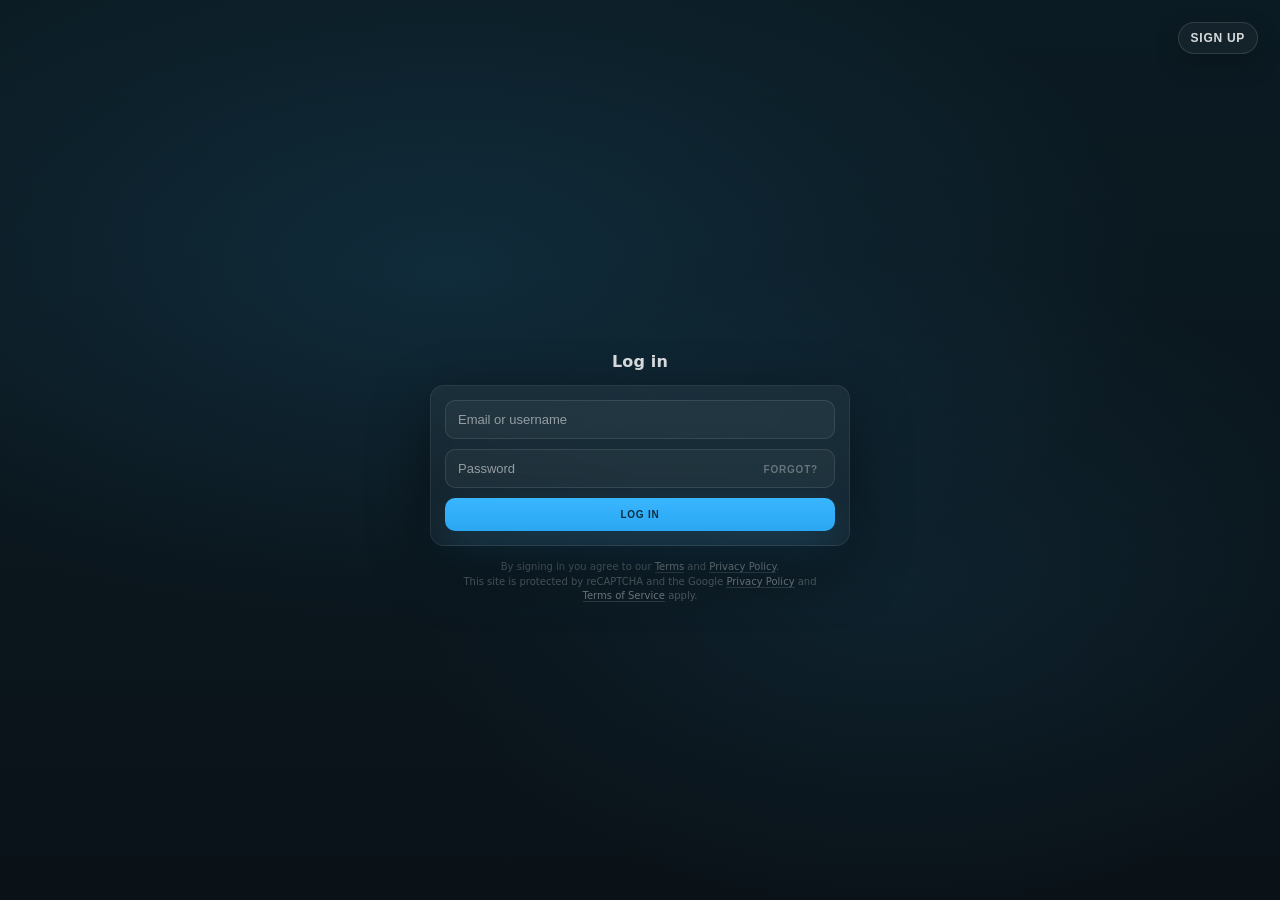
==== index.html @ e60a112f "meow" ====
<!doctype html>
<html lang="en">
  <head>
    <meta charset="utf-8" />
    <meta name="viewport" content="width=device-width, initial-scale=1" />
    <meta name="color-scheme" content="dark" />
    <title>Sign in / Sign up</title>
    <style>
      :root {
        --bg0: #0a1218;
        --bg1: #0b1b23;
        --card: rgba(10, 18, 24, 0.35);
        --card2: rgba(255, 255, 255, 0.06);
        --stroke: rgba(255, 255, 255, 0.12);
        --stroke2: rgba(255, 255, 255, 0.08);
        --text: rgba(255, 255, 255, 0.92);
        --muted: rgba(255, 255, 255, 0.62);
        --muted2: rgba(255, 255, 255, 0.45);
        --blue: #38b6ff;
        --blue2: #2aa7f0;
        --shadow: 0 20px 60px rgba(0, 0, 0, 0.45);
        --radius: 14px;
      }

      * {
        box-sizing: border-box;
      }

      html,
      body {
        height: 100%;
      }

      body {
        margin: 0;
        color: var(--text);
        font-family: ui-sans-serif, system-ui, -apple-system, Segoe UI, Roboto,
          Helvetica, Arial, "Apple Color Emoji", "Segoe UI Emoji";
        background: radial-gradient(1200px 600px at 35% 30%, rgba(56, 182, 255, 0.12), transparent 60%),
          radial-gradient(900px 600px at 70% 65%, rgba(56, 182, 255, 0.08), transparent 55%),
          linear-gradient(180deg, var(--bg1), var(--bg0));
        overflow-x: hidden;
      }

      .page {
        min-height: 100%;
        position: relative;
      }

      .top-right {
        position: fixed;
        top: 22px;
        right: 22px;
        z-index: 10;
      }

      .pill {
        appearance: none;
        border: 1px solid var(--stroke);
        background: rgba(255, 255, 255, 0.04);
        color: rgba(255, 255, 255, 0.84);
        padding: 8px 12px;
        border-radius: 999px;
        font-weight: 700;
        letter-spacing: 0.06em;
        font-size: 12px;
        cursor: pointer;
        box-shadow: 0 10px 24px rgba(0, 0, 0, 0.25);
        transition: transform 120ms ease, border-color 120ms ease, background 120ms ease;
      }
      .pill:hover {
        transform: translateY(-1px);
        border-color: rgba(56, 182, 255, 0.35);
        background: rgba(56, 182, 255, 0.06);
      }
      .pill:focus-visible {
        outline: 2px solid rgba(56, 182, 255, 0.7);
        outline-offset: 3px;
      }

      .center {
        min-height: 100vh;
        display: grid;
        place-items: center;
        padding: 96px 18px 40px;
      }

      .auth {
        width: min(420px, 92vw);
        text-align: center;
      }

      .title {
        margin: 0 0 14px;
        font-size: 16px;
        font-weight: 700;
        color: rgba(255, 255, 255, 0.86);
        letter-spacing: 0.01em;
      }

      .card {
        margin: 0 auto;
        padding: 14px;
        border-radius: var(--radius);
        background: linear-gradient(180deg, rgba(255, 255, 255, 0.05), rgba(255, 255, 255, 0.03));
        border: 1px solid var(--stroke2);
        box-shadow: var(--shadow);
        backdrop-filter: blur(10px);
        -webkit-backdrop-filter: blur(10px);
      }

      .stack {
        display: grid;
        gap: 10px;
      }

      .field {
        position: relative;
        background: rgba(255, 255, 255, 0.04);
        border: 1px solid rgba(255, 255, 255, 0.10);
        border-radius: 10px;
        overflow: hidden;
        transition: border-color 120ms ease, background 120ms ease;
      }
      .field:focus-within {
        border-color: rgba(56, 182, 255, 0.55);
        background: rgba(56, 182, 255, 0.06);
      }

      .field input {
        width: 100%;
        border: 0;
        background: transparent;
        color: rgba(255, 255, 255, 0.92);
        padding: 11px 12px;
        font-size: 13px;
        outline: none;
      }
      .field input::placeholder {
        color: rgba(255, 255, 255, 0.52);
      }

      .inline-action {
        position: absolute;
        right: 10px;
        top: 50%;
        transform: translateY(-50%);
        font-size: 10px;
        font-weight: 800;
        letter-spacing: 0.08em;
        color: rgba(255, 255, 255, 0.32);
        text-transform: uppercase;
        border: 0;
        background: transparent;
        cursor: pointer;
        padding: 6px 6px;
      }
      .inline-action:hover {
        color: rgba(255, 255, 255, 0.55);
      }
      .inline-action:focus-visible {
        outline: 2px solid rgba(56, 182, 255, 0.7);
        outline-offset: 3px;
        border-radius: 8px;
      }

      .primary {
        appearance: none;
        border: 0;
        cursor: pointer;
        border-radius: 10px;
        padding: 11px 12px;
        width: 100%;
        background: linear-gradient(180deg, var(--blue), var(--blue2));
        color: rgba(0, 0, 0, 0.75);
        font-weight: 900;
        letter-spacing: 0.08em;
        text-transform: uppercase;
        font-size: 10px;
        box-shadow: 0 16px 40px rgba(56, 182, 255, 0.16);
        transition: transform 120ms ease, filter 120ms ease;
      }
      .primary:hover {
        transform: translateY(-1px);
        filter: saturate(1.05) brightness(1.03);
      }
      .primary:active {
        transform: translateY(0px);
      }
      .primary:focus-visible {
        outline: 2px solid rgba(56, 182, 255, 0.75);
        outline-offset: 3px;
      }

      .divider {
        display: grid;
        grid-template-columns: 1fr auto 1fr;
        align-items: center;
        gap: 10px;
        margin: 10px 0 6px;
        color: rgba(255, 255, 255, 0.28);
        font-size: 10px;
        letter-spacing: 0.2em;
        text-transform: uppercase;
      }
      .divider::before,
      .divider::after {
        content: "";
        height: 1px;
        background: rgba(255, 255, 255, 0.10);
      }

      .social {
        display: grid;
        grid-template-columns: 1fr 1fr;
        gap: 10px;
        margin-top: 6px;
      }

      .social button {
        appearance: none;
        border: 1px solid rgba(255, 255, 255, 0.10);
        background: rgba(255, 255, 255, 0.04);
        color: rgba(255, 255, 255, 0.82);
        border-radius: 10px;
        padding: 10px 10px;
        cursor: pointer;
        font-weight: 800;
        letter-spacing: 0.08em;
        text-transform: uppercase;
        font-size: 10px;
        display: inline-flex;
        align-items: center;
        justify-content: center;
        gap: 8px;
        transition: transform 120ms ease, border-color 120ms ease, background 120ms ease;
      }
      .social button:hover {
        transform: translateY(-1px);
        border-color: rgba(56, 182, 255, 0.25);
        background: rgba(56, 182, 255, 0.05);
      }
      .social button:focus-visible {
        outline: 2px solid rgba(56, 182, 255, 0.7);
        outline-offset: 3px;
      }

      .icon {
        width: 14px;
        height: 14px;
        display: block;
      }

      .fineprint {
        margin: 14px auto 0;
        max-width: 360px;
        color: rgba(255, 255, 255, 0.28);
        font-size: 10px;
        line-height: 1.45;
      }
      .fineprint a {
        color: rgba(255, 255, 255, 0.42);
        text-decoration: none;
        border-bottom: 1px solid rgba(255, 255, 255, 0.14);
      }
      .fineprint a:hover {
        color: rgba(56, 182, 255, 0.8);
        border-bottom-color: rgba(56, 182, 255, 0.45);
      }

      .sr-only {
        position: absolute;
        width: 1px;
        height: 1px;
        padding: 0;
        margin: -1px;
        overflow: hidden;
        clip: rect(0, 0, 0, 0);
        border: 0;
      }

      .hidden {
        display: none !important;
      }

      @media (max-width: 420px) {
        .social {
          grid-template-columns: 1fr;
        }
      }
    </style>
  </head>
  <body>
    <div class="page">
      <div class="top-right">
        <button class="pill" id="toggleMode" type="button" aria-controls="signin signup">
          SIGN UP
        </button>
      </div>

      <main class="center" aria-label="Authentication">
        <section class="auth">
          <h1 class="sr-only">Authentication</h1>

          <div id="signin" role="region" aria-label="Sign in">
            <div class="title">Log in</div>
            <div class="card">
              <form class="stack" id="signinForm" novalidate>
                <label class="field">
                  <span class="sr-only">Email or username</span>
                  <input
                    autocomplete="username"
                    inputmode="email"
                    name="identifier"
                    placeholder="Email or username"
                    required
                    type="text"
                  />
                </label>

                <label class="field">
                  <span class="sr-only">Password</span>
                  <input
                    autocomplete="current-password"
                    name="password"
                    placeholder="Password"
                    required
                    type="password"
                  />
                  <button class="inline-action" type="button" id="forgotBtn">FORGOT?</button>
                </label>

                <button class="primary" type="submit">LOG IN</button>
              </form>
            </div>

            <p class="fineprint">
              By signing in you agree to our <a href="#" onclick="return false;">Terms</a> and
              <a href="#" onclick="return false;">Privacy Policy</a>.<br />
              This site is protected by reCAPTCHA and the Google
              <a href="#" onclick="return false;">Privacy Policy</a> and
              <a href="#" onclick="return false;">Terms of Service</a> apply.
            </p>
          </div>

          <div id="signup" class="hidden" role="region" aria-label="Sign up">
            <div class="title">Sign up</div>
            <div class="card">
              <form class="stack" id="signupForm" novalidate>
                <label class="field">
                  <span class="sr-only">Email</span>
                  <input
                    autocomplete="email"
                    inputmode="email"
                    name="email"
                    placeholder="Email"
                    required
                    type="email"
                  />
                </label>

                <label class="field">
                  <span class="sr-only">Username</span>
                  <input
                    autocomplete="username"
                    name="username"
                    placeholder="Username"
                    required
                    type="text"
                  />
                </label>

                <label class="field">
                  <span class="sr-only">Password</span>
                  <input
                    autocomplete="new-password"
                    name="newPassword"
                    placeholder="Password"
                    required
                    type="password"
                  />
                  <button class="inline-action" type="button" id="showPwBtn">SHOW</button>
                </label>

                <button class="primary" type="submit">CREATE ACCOUNT</button>
              </form>
            </div>

            <p class="fineprint">
              By creating an account you agree to our <a href="#" onclick="return false;">Terms</a> and
              <a href="#" onclick="return false;">Privacy Policy</a>.
            </p>
          </div>
        </section>
      </main>
    </div>

    <script>
      const el = (id) => document.getElementById(id);

      const toggleBtn = el("toggleMode");
      const signin = el("signin");
      const signup = el("signup");

      const setMode = (mode) => {
        const isSignup = mode === "signup";
        signup.classList.toggle("hidden", !isSignup);
        signin.classList.toggle("hidden", isSignup);
        toggleBtn.textContent = isSignup ? "SIGN IN" : "SIGN UP";
        toggleBtn.setAttribute("aria-label", isSignup ? "Switch to sign in" : "Switch to sign up");
      };

      toggleBtn.addEventListener("click", () => {
        const showingSignup = !signup.classList.contains("hidden");
        setMode(showingSignup ? "signin" : "signup");
      });

      el("forgotBtn").addEventListener("click", () => {
        alert("Password reset flow goes here.");
      });

      const pw = () => signup.querySelector('input[name="newPassword"]');
      el("showPwBtn").addEventListener("click", () => {
        const input = pw();
        const next = input.type === "password" ? "text" : "password";
        input.type = next;
        el("showPwBtn").textContent = next === "password" ? "SHOW" : "HIDE";
      });

      const wireForm = (formId) => {
        const form = el(formId);
        form.addEventListener("submit", (e) => {
          e.preventDefault();

          if (formId === "signupForm") {
            const email = form.querySelector('input[name="email"]');
            const v = (email?.value ?? "").trim();
            const isGmail = /@gmail\.com$/i.test(v);
            email.setCustomValidity(isGmail ? "" : "Please use an email address that ends with @gmail.com.");
          }

          if (!form.checkValidity()) {
            form.reportValidity();
            return;
          }
          if (formId === "signinForm") {
            window.location.href = "./MatchPreviewPage.html";
            return;
          }
          window.location.href = "./personalization.html";
        });
      };

      wireForm("signinForm");
      wireForm("signupForm");

      setMode("signin");
    </script>
  </body>
</html>
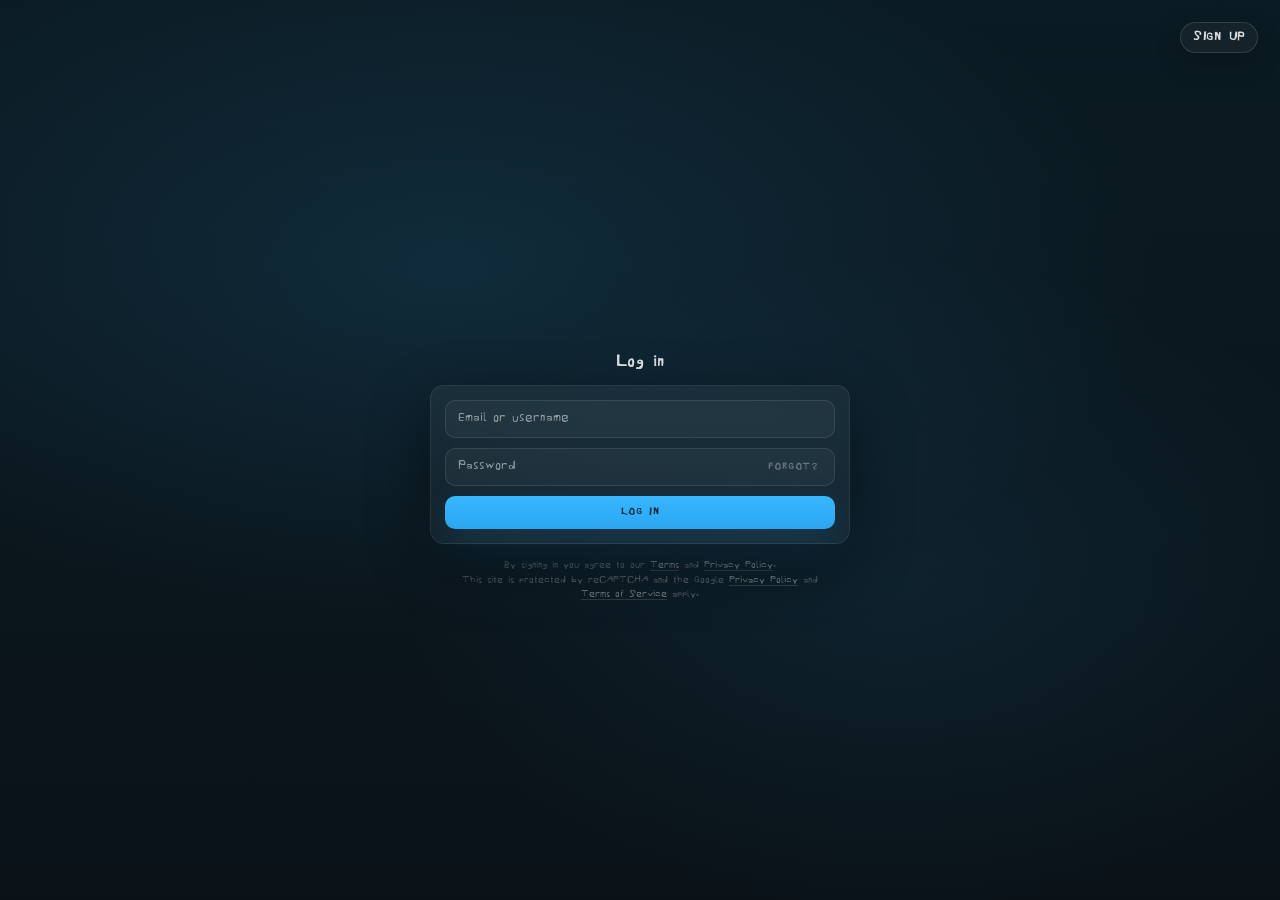
==== commit 8573de14: "meow" ====
--- a/index.html
+++ b/index.html
@@ -5,7 +5,16 @@
     <meta name="viewport" content="width=device-width, initial-scale=1" />
     <meta name="color-scheme" content="dark" />
     <title>Sign in / Sign up</title>
+    <!-- Font is bundled locally (see @font-face below) -->
     <style>
+      @font-face {
+        font-family: "RetepRelleumMedium";
+        src: url("./assets/fonts/retep-relleum/RetepRelleumMedium.otf") format("opentype");
+        font-weight: 400;
+        font-style: normal;
+        font-display: swap;
+      }
+
       :root {
         --bg0: #0a1218;
         --bg1: #0b1b23;
@@ -31,11 +40,21 @@
         height: 100%;
       }
 
+      html {
+        font-family: "RetepRelleumMedium", "RetepRelleum", ui-sans-serif, system-ui, -apple-system,
+          Segoe UI, Roboto, Helvetica, Arial, "Apple Color Emoji", "Segoe UI Emoji";
+      }
+
+      button,
+      input,
+      textarea,
+      select {
+        font-family: inherit;
+      }
+
       body {
         margin: 0;
         color: var(--text);
-        font-family: ui-sans-serif, system-ui, -apple-system, Segoe UI, Roboto,
-          Helvetica, Arial, "Apple Color Emoji", "Segoe UI Emoji";
         background: radial-gradient(1200px 600px at 35% 30%, rgba(56, 182, 255, 0.12), transparent 60%),
           radial-gradient(900px 600px at 70% 65%, rgba(56, 182, 255, 0.08), transparent 55%),
           linear-gradient(180deg, var(--bg1), var(--bg0));
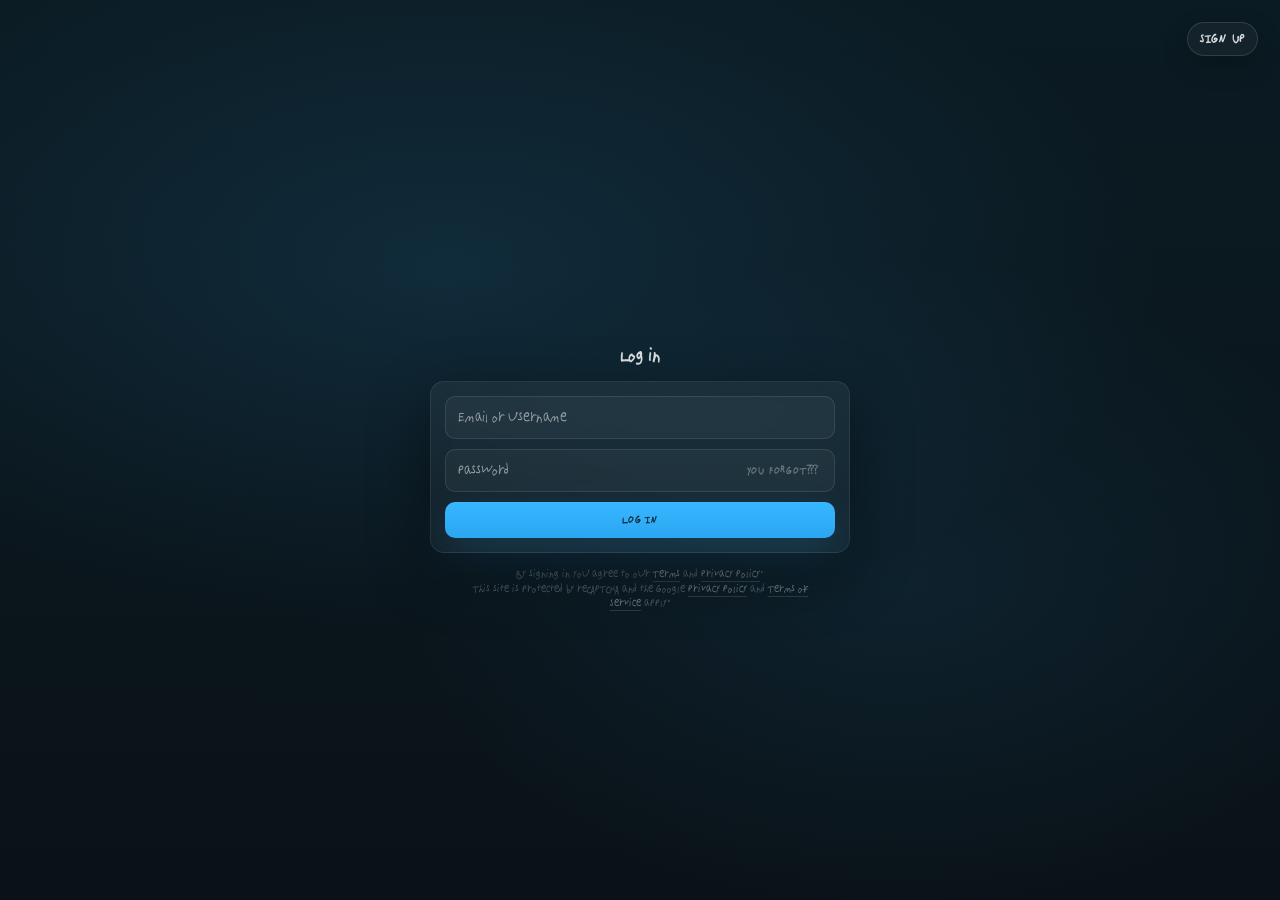
==== commit 89cc6fed: "meow" ====
--- a/index.html
+++ b/index.html
@@ -4,12 +4,12 @@
     <meta charset="utf-8" />
     <meta name="viewport" content="width=device-width, initial-scale=1" />
     <meta name="color-scheme" content="dark" />
-    <title>Sign in / Sign up</title>
+    <title>Sign In / Sign Up</title>
     <!-- Font is bundled locally (see @font-face below) -->
     <style>
       @font-face {
-        font-family: "RetepRelleumMedium";
-        src: url("./assets/fonts/retep-relleum/RetepRelleumMedium.otf") format("opentype");
+        font-family: "IEatCrayons";
+        src: url("./Fonts/i-eat-crayons.ttf") format("truetype");
         font-weight: 400;
         font-style: normal;
         font-display: swap;
@@ -41,8 +41,8 @@
       }
 
       html {
-        font-family: "RetepRelleumMedium", "RetepRelleum", ui-sans-serif, system-ui, -apple-system,
-          Segoe UI, Roboto, Helvetica, Arial, "Apple Color Emoji", "Segoe UI Emoji";
+        font-family: "IEatCrayons", ui-sans-serif, system-ui, -apple-system, Segoe UI, Roboto,
+          Helvetica, Arial, "Apple Color Emoji", "Segoe UI Emoji";
       }
 
       button,
@@ -326,7 +326,7 @@
             <div class="card">
               <form class="stack" id="signinForm" novalidate>
                 <label class="field">
-                  <span class="sr-only">Email or username</span>
+                  <span class="sr-only">Email OR Username</span>
                   <input
                     autocomplete="username"
                     inputmode="email"
@@ -346,10 +346,10 @@
                     required
                     type="password"
                   />
-                  <button class="inline-action" type="button" id="forgotBtn">FORGOT?</button>
+                  <button class="inline-action" type="button" id="forgotBtn">YOU FORGOT???</button>
                 </label>
 
-                <button class="primary" type="submit">LOG IN</button>
+                <button class="primary" type="submit">Log In</button>
               </form>
             </div>
 
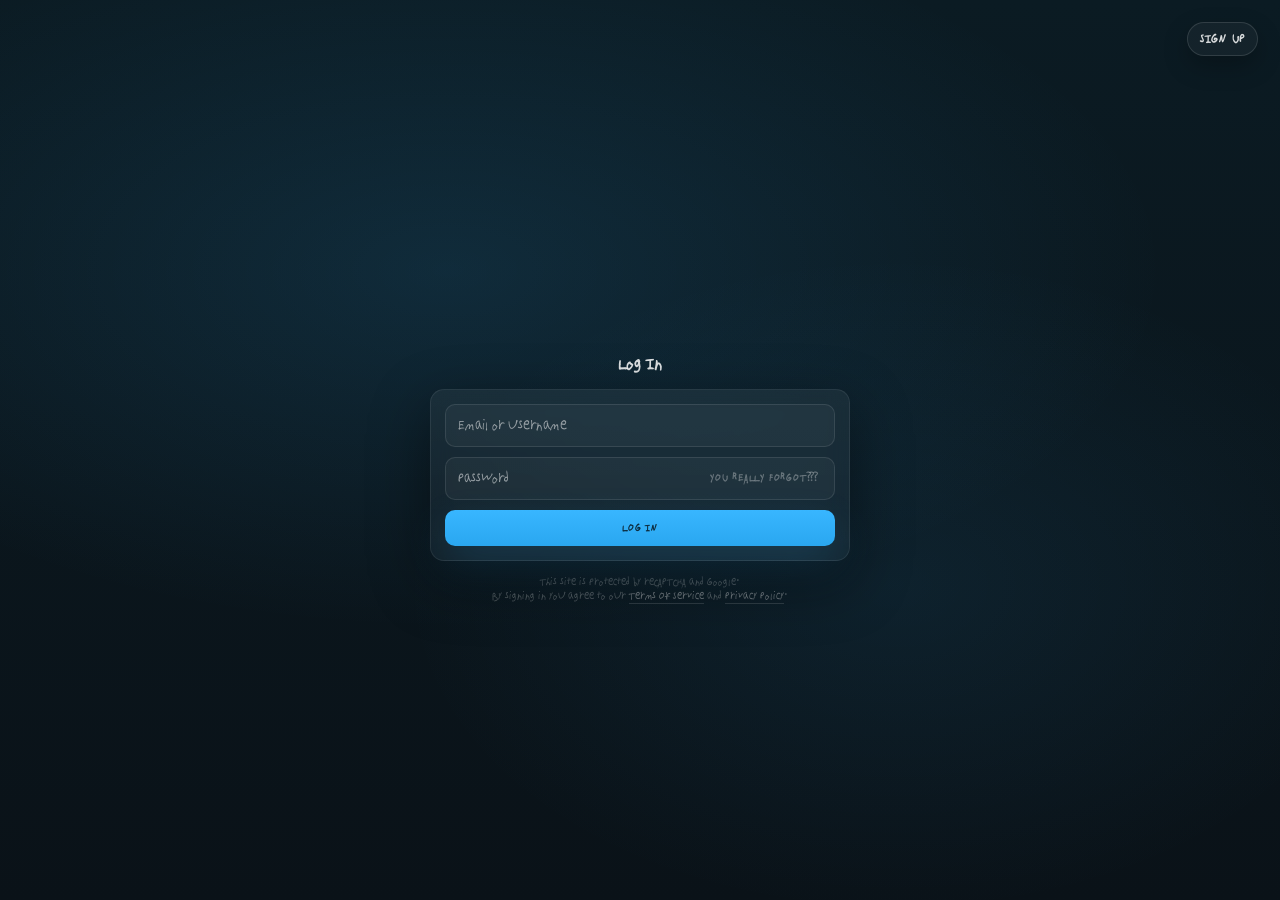
==== commit 2746484e: "meowwww" ====
--- a/index.html
+++ b/index.html
@@ -322,7 +322,7 @@
           <h1 class="sr-only">Authentication</h1>
 
           <div id="signin" role="region" aria-label="Sign in">
-            <div class="title">Log in</div>
+            <div class="title">Log In</div>
             <div class="card">
               <form class="stack" id="signinForm" novalidate>
                 <label class="field">
@@ -346,7 +346,7 @@
                     required
                     type="password"
                   />
-                  <button class="inline-action" type="button" id="forgotBtn">YOU FORGOT???</button>
+                  <button class="inline-action" type="button" id="forgotBtn">YOU REALLY FORGOT???</button>
                 </label>
 
                 <button class="primary" type="submit">Log In</button>
@@ -354,16 +354,15 @@
             </div>
 
             <p class="fineprint">
-              By signing in you agree to our <a href="#" onclick="return false;">Terms</a> and
-              <a href="#" onclick="return false;">Privacy Policy</a>.<br />
-              This site is protected by reCAPTCHA and the Google
-              <a href="#" onclick="return false;">Privacy Policy</a> and
-              <a href="#" onclick="return false;">Terms of Service</a> apply.
+              
+              This site is protected by reCAPTCHA and Google.
+              <br/>By signing in you agree to our <a href="./terms.html">Terms Of Service</a> and
+              <a href="./privacy.html">Privacy Policy</a>.
             </p>
           </div>
 
           <div id="signup" class="hidden" role="region" aria-label="Sign up">
-            <div class="title">Sign up</div>
+            <div class="title">Sign Up</div>
             <div class="card">
               <form class="stack" id="signupForm" novalidate>
                 <label class="field">
@@ -401,13 +400,13 @@
                   <button class="inline-action" type="button" id="showPwBtn">SHOW</button>
                 </label>
 
-                <button class="primary" type="submit">CREATE ACCOUNT</button>
+                <button class="primary" type="submit">Create Account</button>
               </form>
             </div>
 
             <p class="fineprint">
-              By creating an account you agree to our <a href="#" onclick="return false;">Terms</a> and
-              <a href="#" onclick="return false;">Privacy Policy</a>.
+              By creating an account you agree to our <a href="./terms.html">Terms Of Service</a> and
+              <a href="./privacy.html">Privacy Policy</a>.
             </p>
           </div>
         </section>
@@ -435,7 +434,7 @@
       });
 
       el("forgotBtn").addEventListener("click", () => {
-        alert("Password reset flow goes here.");
+        window.location.href = "./forgot.html";
       });
 
       const pw = () => signup.querySelector('input[name="newPassword"]');
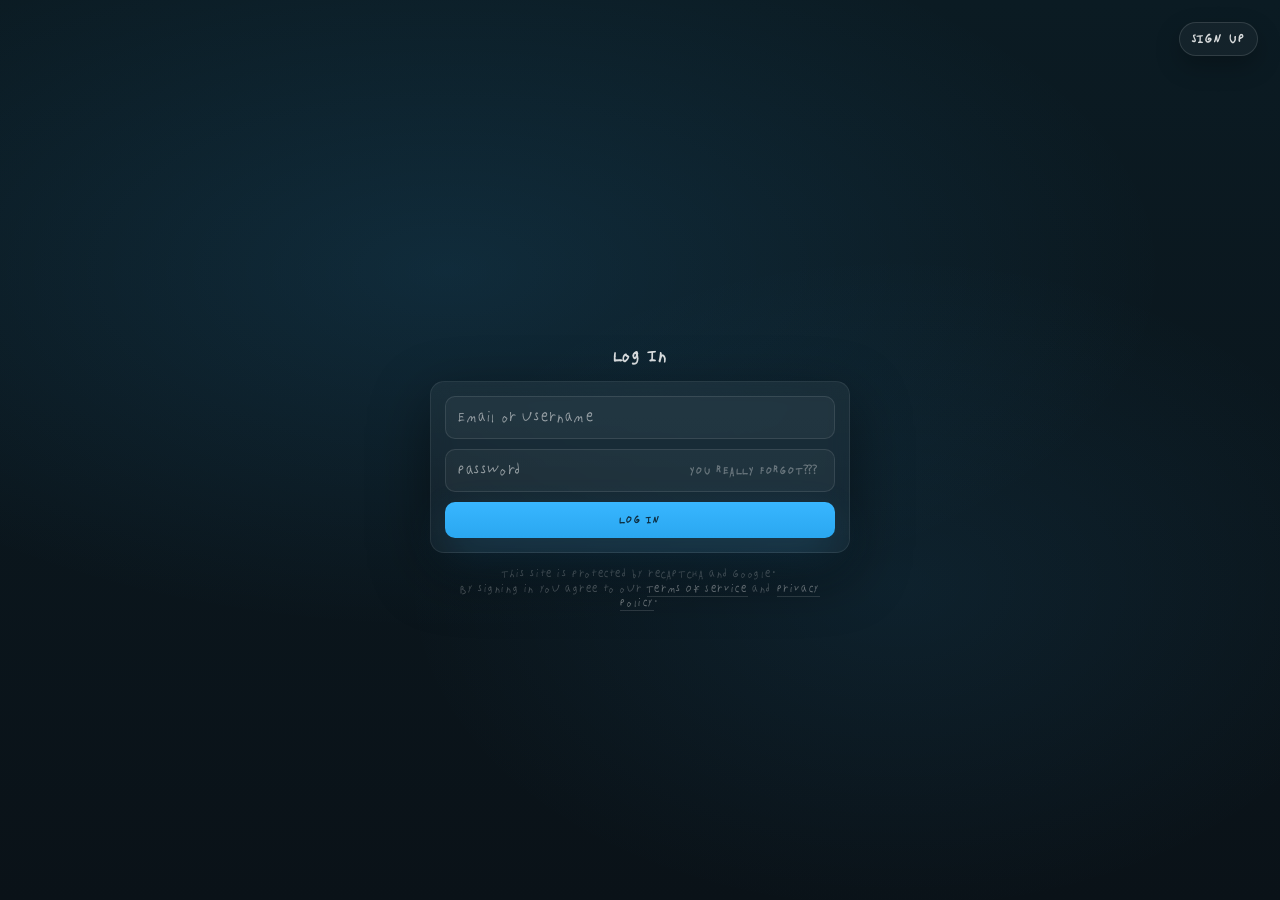
==== commit 17022520: "meowmeow" ====
--- a/index.html
+++ b/index.html
@@ -43,6 +43,7 @@
       html {
         font-family: "IEatCrayons", ui-sans-serif, system-ui, -apple-system, Segoe UI, Roboto,
           Helvetica, Arial, "Apple Color Emoji", "Segoe UI Emoji";
+        letter-spacing: 0.1em;
       }
 
       button,
@@ -50,6 +51,7 @@
       textarea,
       select {
         font-family: inherit;
+        letter-spacing: inherit;
       }
 
       body {
@@ -81,7 +83,7 @@
         padding: 8px 12px;
         border-radius: 999px;
         font-weight: 700;
-        letter-spacing: 0.06em;
+        letter-spacing: 0.16em;
         font-size: 12px;
         cursor: pointer;
         box-shadow: 0 10px 24px rgba(0, 0, 0, 0.25);
@@ -114,7 +116,7 @@
         font-size: 16px;
         font-weight: 700;
         color: rgba(255, 255, 255, 0.86);
-        letter-spacing: 0.01em;
+        letter-spacing: 0.11em;
       }
 
       .card {
@@ -166,7 +168,7 @@
         transform: translateY(-50%);
         font-size: 10px;
         font-weight: 800;
-        letter-spacing: 0.08em;
+        letter-spacing: 0.18em;
         color: rgba(255, 255, 255, 0.32);
         text-transform: uppercase;
         border: 0;
@@ -193,7 +195,7 @@
         background: linear-gradient(180deg, var(--blue), var(--blue2));
         color: rgba(0, 0, 0, 0.75);
         font-weight: 900;
-        letter-spacing: 0.08em;
+        letter-spacing: 0.18em;
         text-transform: uppercase;
         font-size: 10px;
         box-shadow: 0 16px 40px rgba(56, 182, 255, 0.16);
@@ -219,7 +221,7 @@
         margin: 10px 0 6px;
         color: rgba(255, 255, 255, 0.28);
         font-size: 10px;
-        letter-spacing: 0.2em;
+        letter-spacing: 0.3em;
         text-transform: uppercase;
       }
       .divider::before,
@@ -245,7 +247,7 @@
         padding: 10px 10px;
         cursor: pointer;
         font-weight: 800;
-        letter-spacing: 0.08em;
+        letter-spacing: 0.18em;
         text-transform: uppercase;
         font-size: 10px;
         display: inline-flex;
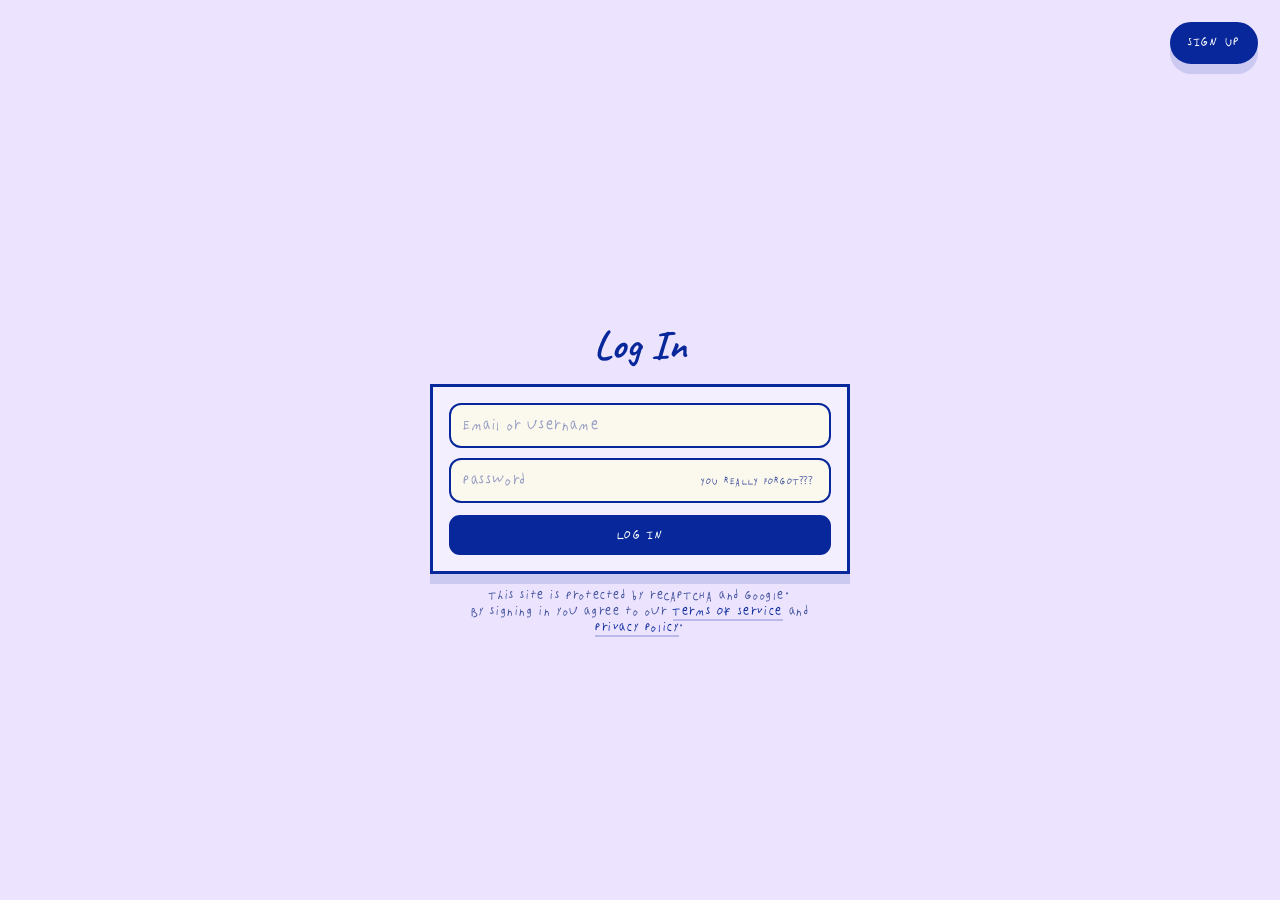
==== commit 43be6802: "meow" ====
--- a/index.html
+++ b/index.html
@@ -3,290 +3,194 @@
   <head>
     <meta charset="utf-8" />
     <meta name="viewport" content="width=device-width, initial-scale=1" />
-    <meta name="color-scheme" content="dark" />
     <title>Sign In / Sign Up</title>
-    <!-- Font is bundled locally (see @font-face below) -->
+    <link rel="preconnect" href="https://fonts.googleapis.com" />
+    <link rel="preconnect" href="https://fonts.gstatic.com" crossorigin />
+    <link
+      href="https://fonts.googleapis.com/css2?family=Caveat:wght@400..700&display=swap"
+      rel="stylesheet"
+    />
+    <link rel="stylesheet" href="style.css" />
     <style>
-      @font-face {
-        font-family: "IEatCrayons";
-        src: url("./Fonts/i-eat-crayons.ttf") format("truetype");
-        font-weight: 400;
-        font-style: normal;
-        font-display: swap;
-      }
-
-      :root {
-        --bg0: #0a1218;
-        --bg1: #0b1b23;
-        --card: rgba(10, 18, 24, 0.35);
-        --card2: rgba(255, 255, 255, 0.06);
-        --stroke: rgba(255, 255, 255, 0.12);
-        --stroke2: rgba(255, 255, 255, 0.08);
-        --text: rgba(255, 255, 255, 0.92);
-        --muted: rgba(255, 255, 255, 0.62);
-        --muted2: rgba(255, 255, 255, 0.45);
-        --blue: #38b6ff;
-        --blue2: #2aa7f0;
-        --shadow: 0 20px 60px rgba(0, 0, 0, 0.45);
-        --radius: 14px;
-      }
-
-      * {
-        box-sizing: border-box;
-      }
-
       html,
-      body {
+      body.auth-page {
         height: 100%;
       }
 
-      html {
-        font-family: "IEatCrayons", ui-sans-serif, system-ui, -apple-system, Segoe UI, Roboto,
-          Helvetica, Arial, "Apple Color Emoji", "Segoe UI Emoji";
-        letter-spacing: 0.1em;
-      }
-
-      button,
-      input,
-      textarea,
-      select {
-        font-family: inherit;
-        letter-spacing: inherit;
-      }
-
-      body {
-        margin: 0;
-        color: var(--text);
-        background: radial-gradient(1200px 600px at 35% 30%, rgba(56, 182, 255, 0.12), transparent 60%),
-          radial-gradient(900px 600px at 70% 65%, rgba(56, 182, 255, 0.08), transparent 55%),
-          linear-gradient(180deg, var(--bg1), var(--bg0));
-        overflow-x: hidden;
-      }
-
-      .page {
+      body.auth-page {
+        background: #ece4ff;
+      }
+
+      .auth-page .page {
         min-height: 100%;
         position: relative;
       }
 
-      .top-right {
+      .auth-page .top-right {
         position: fixed;
         top: 22px;
         right: 22px;
         z-index: 10;
       }
 
-      .pill {
-        appearance: none;
-        border: 1px solid var(--stroke);
-        background: rgba(255, 255, 255, 0.04);
-        color: rgba(255, 255, 255, 0.84);
-        padding: 8px 12px;
+      .auth-page .pill {
         border-radius: 999px;
-        font-weight: 700;
-        letter-spacing: 0.16em;
-        font-size: 12px;
-        cursor: pointer;
-        box-shadow: 0 10px 24px rgba(0, 0, 0, 0.25);
-        transition: transform 120ms ease, border-color 120ms ease, background 120ms ease;
-      }
-      .pill:hover {
-        transform: translateY(-1px);
-        border-color: rgba(56, 182, 255, 0.35);
-        background: rgba(56, 182, 255, 0.06);
-      }
-      .pill:focus-visible {
-        outline: 2px solid rgba(56, 182, 255, 0.7);
-        outline-offset: 3px;
-      }
-
-      .center {
+        padding: 0.58rem 1rem 0.64rem;
+        font-size: 0.78rem;
+        letter-spacing: 0.14em;
+        text-transform: uppercase;
+        box-shadow: 0 10px 0 #07279a24;
+      }
+
+      .auth-page .center {
         min-height: 100vh;
         display: grid;
         place-items: center;
         padding: 96px 18px 40px;
       }
 
-      .auth {
+      .auth-page .auth {
         width: min(420px, 92vw);
         text-align: center;
       }
 
-      .title {
+      .auth-page .title {
         margin: 0 0 14px;
-        font-size: 16px;
+        font-family: "Caveat", cursive;
         font-weight: 700;
-        color: rgba(255, 255, 255, 0.86);
-        letter-spacing: 0.11em;
-      }
-
-      .card {
+        font-size: clamp(1.85rem, 4.5vw, 2.5rem);
+        color: var(--ink);
+        letter-spacing: 0.01em;
+        text-transform: none;
+      }
+
+      .auth-page .card {
         margin: 0 auto;
-        padding: 14px;
-        border-radius: var(--radius);
-        background: linear-gradient(180deg, rgba(255, 255, 255, 0.05), rgba(255, 255, 255, 0.03));
-        border: 1px solid var(--stroke2);
-        box-shadow: var(--shadow);
-        backdrop-filter: blur(10px);
-        -webkit-backdrop-filter: blur(10px);
-      }
-
-      .stack {
+        padding: 16px;
+        border-radius: 0;
+        border: 3px solid var(--ink);
+        background: var(--paper);
+        box-shadow: 0 10px 0 #07279a24;
+      }
+
+      .auth-page .stack {
         display: grid;
         gap: 10px;
       }
 
-      .field {
+      .auth-page .field {
         position: relative;
-        background: rgba(255, 255, 255, 0.04);
-        border: 1px solid rgba(255, 255, 255, 0.10);
-        border-radius: 10px;
+        background: #fbf8ee;
+        border: 2px solid var(--ink);
+        border-radius: 12px;
         overflow: hidden;
-        transition: border-color 120ms ease, background 120ms ease;
-      }
-      .field:focus-within {
-        border-color: rgba(56, 182, 255, 0.55);
-        background: rgba(56, 182, 255, 0.06);
-      }
-
-      .field input {
+        transition: border-color 0.14s ease, box-shadow 0.14s ease;
+      }
+      .auth-page .field:focus-within {
+        border-color: var(--pink);
+        box-shadow: 0 0 0 2px rgba(213, 74, 169, 0.25);
+      }
+
+      .auth-page .field input {
         width: 100%;
         border: 0;
         background: transparent;
-        color: rgba(255, 255, 255, 0.92);
+        color: var(--ink);
         padding: 11px 12px;
         font-size: 13px;
         outline: none;
       }
-      .field input::placeholder {
-        color: rgba(255, 255, 255, 0.52);
-      }
-
-      .inline-action {
+      .auth-page .field input::placeholder {
+        color: rgba(63, 79, 154, 0.55);
+      }
+
+      .auth-page button.inline-action {
         position: absolute;
-        right: 10px;
+        right: 8px;
         top: 50%;
         transform: translateY(-50%);
-        font-size: 10px;
+        appearance: none;
+        margin: 0;
+        font-size: 9px;
         font-weight: 800;
-        letter-spacing: 0.18em;
-        color: rgba(255, 255, 255, 0.32);
+        letter-spacing: 0.14em;
+        color: var(--ink-soft);
         text-transform: uppercase;
         border: 0;
         background: transparent;
         cursor: pointer;
-        padding: 6px 6px;
-      }
-      .inline-action:hover {
-        color: rgba(255, 255, 255, 0.55);
-      }
-      .inline-action:focus-visible {
-        outline: 2px solid rgba(56, 182, 255, 0.7);
-        outline-offset: 3px;
+        padding: 6px 8px;
         border-radius: 8px;
-      }
-
-      .primary {
-        appearance: none;
-        border: 0;
-        cursor: pointer;
-        border-radius: 10px;
-        padding: 11px 12px;
+        box-shadow: none;
+      }
+      .auth-page button.inline-action:hover {
+        color: var(--ink);
+        background: rgba(213, 74, 169, 0.12);
+        transform: translateY(-50%);
+      }
+
+      .auth-page .primary-btn {
         width: 100%;
-        background: linear-gradient(180deg, var(--blue), var(--blue2));
-        color: rgba(0, 0, 0, 0.75);
-        font-weight: 900;
-        letter-spacing: 0.18em;
-        text-transform: uppercase;
-        font-size: 10px;
-        box-shadow: 0 16px 40px rgba(56, 182, 255, 0.16);
-        transition: transform 120ms ease, filter 120ms ease;
-      }
-      .primary:hover {
-        transform: translateY(-1px);
-        filter: saturate(1.05) brightness(1.03);
-      }
-      .primary:active {
-        transform: translateY(0px);
-      }
-      .primary:focus-visible {
-        outline: 2px solid rgba(56, 182, 255, 0.75);
-        outline-offset: 3px;
-      }
-
-      .divider {
+        margin-top: 2px;
+        text-transform: uppercase;
+        letter-spacing: 0.14em;
+        font-size: 0.72rem;
+      }
+
+      .auth-page .divider {
         display: grid;
         grid-template-columns: 1fr auto 1fr;
         align-items: center;
         gap: 10px;
         margin: 10px 0 6px;
-        color: rgba(255, 255, 255, 0.28);
+        color: var(--ink-soft);
         font-size: 10px;
-        letter-spacing: 0.3em;
-        text-transform: uppercase;
-      }
-      .divider::before,
-      .divider::after {
+        letter-spacing: 0.22em;
+        text-transform: uppercase;
+      }
+      .auth-page .divider::before,
+      .auth-page .divider::after {
         content: "";
-        height: 1px;
-        background: rgba(255, 255, 255, 0.10);
-      }
-
-      .social {
+        height: 2px;
+        background: rgba(7, 39, 154, 0.18);
+        border-radius: 1px;
+      }
+
+      .auth-page .social {
         display: grid;
         grid-template-columns: 1fr 1fr;
         gap: 10px;
         margin-top: 6px;
       }
 
-      .social button {
-        appearance: none;
-        border: 1px solid rgba(255, 255, 255, 0.10);
-        background: rgba(255, 255, 255, 0.04);
-        color: rgba(255, 255, 255, 0.82);
-        border-radius: 10px;
-        padding: 10px 10px;
-        cursor: pointer;
-        font-weight: 800;
-        letter-spacing: 0.18em;
-        text-transform: uppercase;
-        font-size: 10px;
-        display: inline-flex;
-        align-items: center;
-        justify-content: center;
-        gap: 8px;
-        transition: transform 120ms ease, border-color 120ms ease, background 120ms ease;
-      }
-      .social button:hover {
-        transform: translateY(-1px);
-        border-color: rgba(56, 182, 255, 0.25);
-        background: rgba(56, 182, 255, 0.05);
-      }
-      .social button:focus-visible {
-        outline: 2px solid rgba(56, 182, 255, 0.7);
-        outline-offset: 3px;
-      }
-
-      .icon {
+      .auth-page .social button {
+        text-transform: uppercase;
+        letter-spacing: 0.12em;
+        font-size: 0.68rem;
+        padding: 0.65rem 0.5rem;
+      }
+
+      .auth-page .icon {
         width: 14px;
         height: 14px;
         display: block;
       }
 
-      .fineprint {
+      .auth-page .fineprint {
         margin: 14px auto 0;
         max-width: 360px;
-        color: rgba(255, 255, 255, 0.28);
-        font-size: 10px;
+        color: var(--ink-soft);
+        font-size: 11px;
         line-height: 1.45;
       }
-      .fineprint a {
-        color: rgba(255, 255, 255, 0.42);
+      .auth-page .fineprint a {
+        color: var(--ink);
         text-decoration: none;
-        border-bottom: 1px solid rgba(255, 255, 255, 0.14);
-      }
-      .fineprint a:hover {
-        color: rgba(56, 182, 255, 0.8);
-        border-bottom-color: rgba(56, 182, 255, 0.45);
+        border-bottom: 2px solid rgba(7, 39, 154, 0.22);
+      }
+      .auth-page .fineprint a:hover {
+        color: var(--pink);
+        border-bottom-color: var(--pink);
       }
 
       .sr-only {
@@ -305,13 +209,13 @@
       }
 
       @media (max-width: 420px) {
-        .social {
+        .auth-page .social {
           grid-template-columns: 1fr;
         }
       }
     </style>
   </head>
-  <body>
+  <body class="auth-page">
     <div class="page">
       <div class="top-right">
         <button class="pill" id="toggleMode" type="button" aria-controls="signin signup">
@@ -351,7 +255,7 @@
                   <button class="inline-action" type="button" id="forgotBtn">YOU REALLY FORGOT???</button>
                 </label>
 
-                <button class="primary" type="submit">Log In</button>
+                <button class="primary-btn" type="submit">Log In</button>
               </form>
             </div>
 
@@ -402,7 +306,7 @@
                   <button class="inline-action" type="button" id="showPwBtn">SHOW</button>
                 </label>
 
-                <button class="primary" type="submit">Create Account</button>
+                <button class="primary-btn" type="submit">Create Account</button>
               </form>
             </div>
 
--- a/style.css
+++ b/style.css
@@ -0,0 +1,828 @@
+@font-face {
+  font-family: "IEatCrayons";
+  src: url("./Fonts/i-eat-crayons.ttf") format("truetype");
+  font-style: normal;
+  font-weight: 400 700;
+}
+
+/* Reference: https://www.dafont.com/shadow-marker.font */
+@font-face {
+  font-family: "ShadowMarker";
+  src: local("Shadow Marker"), url("./Fonts/Shadow Marker.otf") format("opentype");
+  font-style: normal;
+  font-weight: 400;
+}
+
+:root {
+  --blue: #07279a;
+  --pink: #d54aa9;
+  --paper: #f4efff;
+  --paper-2: #ece4ff;
+  --ink: #07279a;
+  --ink-soft: #3f4f9a;
+  --gold: #d54aa9;
+  --green: #a9b8f2;
+}
+
+* {
+  box-sizing: border-box;
+}
+
+html {
+  letter-spacing: 0.1em;
+}
+
+body {
+  margin: 0;
+  padding: 0;
+  min-height: 100vh;
+  color: var(--ink);
+  font-family: "IEatCrayons";
+  font-weight: 700;
+  background:
+    radial-gradient(circle at 20% 20%, #d54aa938 0%, #ffffff00 42%),
+    radial-gradient(circle at 85% 12%, #07279a33 0%, #ffffff00 45%),
+    var(--paper-2);
+}
+
+button,
+input,
+select,
+textarea {
+  font-family: inherit;
+  letter-spacing: inherit;
+}
+
+.browser-window {
+  width: 100%;
+  max-width: none;
+  min-height: 100vh;
+  margin: 0;
+  border: 3px solid var(--ink);
+  border-radius: 0;
+  overflow: hidden;
+  background: var(--paper);
+  box-shadow: 0 10px 0 #07279a24;
+}
+
+.browser-chrome {
+  display: grid;
+  grid-template-columns: auto 1fr auto;
+  gap: 0.8rem;
+  align-items: center;
+  padding: 0.6rem 1rem;
+  border-bottom: 3px solid var(--ink);
+  background: #ddd7c6;
+}
+
+.chrome-buttons,
+.chrome-actions {
+  display: flex;
+  align-items: center;
+  gap: 0.45rem;
+}
+
+.chrome-buttons span,
+.chrome-actions span {
+  width: 30px;
+  height: 30px;
+  border: 2px solid var(--ink);
+  border-radius: 10px;
+  display: grid;
+  place-items: center;
+  font-size: 1.2rem;
+  background: #f8f4e7;
+}
+
+.address-bar {
+  border: 2px solid var(--ink);
+  border-radius: 12px;
+  padding: 0.35rem 0.85rem 0.45rem;
+  font-size: 1.15rem;
+  letter-spacing: 0.13em;
+  background: #fbf8ee;
+}
+
+.topbar {
+  display: grid;
+  grid-template-columns: 1fr auto 1fr;
+  align-items: center;
+  gap: 0.5rem;
+  padding: 0.35rem 0.8rem;
+  border-bottom: 3px solid var(--ink);
+  background: #f0e8ff;
+}
+
+.topbar-spacer {
+  min-width: 1px;
+}
+
+.header-logo {
+  justify-self: center;
+  display: flex;
+  align-items: center;
+  justify-content: center;
+}
+
+.header-logo a {
+  display: block;
+  text-decoration: none;
+  color: inherit;
+}
+
+.header-logo img {
+  display: block;
+  width: 140px;
+  max-width: 100%;
+  height: auto;
+}
+
+.topbar-right {
+  justify-self: end;
+  display: flex;
+  align-items: center;
+  gap: 0.4rem;
+}
+
+.top-nav-link {
+  color: #ffffff;
+  text-decoration: none;
+  font-weight: 700;
+  padding: 0.18rem 0.55rem;
+  border: 2px solid var(--ink);
+  border-radius: 10px;
+  background: var(--blue);
+  transition: background-color 0.14s ease, color 0.14s ease, transform 0.14s ease;
+}
+
+.top-nav-link:hover {
+  background: var(--pink);
+}
+
+.topbar .ghost-btn {
+  padding: 0.25rem 0.6rem 0.32rem;
+}
+
+main {
+  max-width: 1120px;
+  margin: 0 auto;
+  padding: 1.35rem;
+}
+
+.hero {
+  margin: 0 0 1.25rem;
+}
+
+.eyebrow {
+  margin: 0 0 0.55rem;
+  letter-spacing: 0.18em;
+  text-transform: uppercase;
+  font-size: 0.78rem;
+  font-weight: 700;
+}
+
+.hero h2,
+.match-section h2 {
+  margin: 0 0 0.6rem;
+  letter-spacing: 0.13em;
+  text-transform: uppercase;
+}
+
+.match-section h2 {
+  font-family: "Caveat", cursive;
+  font-weight: 700;
+  font-size: clamp(1.95rem, 4.5vw, 2.65rem);
+  text-transform: none;
+  letter-spacing: 0.01em;
+}
+
+.hero-copy p,
+.section-copy,
+.meta {
+  color: var(--ink-soft);
+  line-height: 1.4;
+}
+
+.hero-actions {
+  display: flex;
+  gap: 0.65rem;
+  margin-top: 1rem;
+}
+
+.hero-card,
+.artist-card {
+  border: 3px solid var(--ink);
+  border-radius: 0;
+  overflow: hidden;
+  background: #e6dcff;
+}
+
+.hero-card img {
+  width: 100%;
+  height: 250px;
+  object-fit: cover;
+  filter: grayscale(0.65) contrast(1.05);
+}
+
+.hero-carousel {
+  position: relative;
+  width: min(100%, 740px);
+  margin: 0 auto;
+  min-height: 384px;
+}
+
+.hero-slide {
+  position: absolute;
+  inset: 0;
+  opacity: 0;
+  transform: translateX(12px) scale(0.99);
+  transition: opacity 0.45s ease, transform 0.45s ease;
+  pointer-events: none;
+  background: #f2ebff;
+}
+
+.hero-slide.is-active {
+  opacity: 1;
+  transform: translateX(0) scale(1);
+  pointer-events: auto;
+}
+
+.carousel-dots {
+  position: absolute;
+  bottom: 12px;
+  left: 50%;
+  transform: translateX(-50%);
+  display: flex;
+  gap: 0.45rem;
+  z-index: 4;
+}
+
+.dot {
+  width: 12px;
+  height: 12px;
+  border-radius: 50%;
+  border: 2px solid var(--ink);
+  background: #f6f0ff;
+  padding: 0;
+}
+
+.dot.is-active {
+  background: var(--pink);
+}
+
+.card-body {
+  padding: 0.9rem;
+}
+
+.card-body h3 {
+  margin: 0;
+  text-transform: uppercase;
+}
+
+.card-body p {
+  margin: 0.45rem 0 0;
+}
+
+.tags {
+  display: flex;
+  flex-wrap: wrap;
+  gap: 0.45rem;
+  margin-top: 0.55rem;
+}
+
+.tags span {
+  padding: 0.18rem 0.5rem 0.24rem;
+  border: 2px solid var(--ink);
+  border-radius: 8px;
+  background: #efe7ff;
+  font-size: 0.78rem;
+}
+
+.card-actions {
+  display: flex;
+  gap: 0.7rem;
+  padding: 0.15rem 0.2rem 0.4rem;
+}
+
+.match-deck {
+  position: relative;
+  width: min(100%, 500px);
+  aspect-ratio: 3 / 4;
+  margin: 1rem auto 0.8rem;
+  perspective: 900px;
+  overflow: visible;
+}
+
+.match-deck .artist-card {
+  border: none;
+  background: transparent;
+}
+
+.match-slide {
+  position: absolute;
+  inset: 0;
+  border-radius: 0;
+  overflow: hidden;
+  transform-style: preserve-3d;
+  transition: transform 0.45s ease, opacity 0.45s ease, filter 0.45s ease;
+  pointer-events: none;
+}
+
+.match-card-inner {
+  position: relative;
+  width: 100%;
+  height: 100%;
+  transform-style: preserve-3d;
+  transition: transform 0.55s cubic-bezier(0.4, 0.02, 0.2, 1);
+}
+
+.match-slide.is-flipped .match-card-inner {
+  transform: rotateY(180deg);
+}
+
+.match-card-face {
+  position: absolute;
+  inset: 0;
+  backface-visibility: hidden;
+  -webkit-backface-visibility: hidden;
+  overflow: hidden;
+}
+
+.match-card-face--back {
+  transform: rotateY(180deg);
+  background: #f2f2f2;
+}
+
+.match-card-face--back-profile {
+  display: flex;
+  flex-direction: column;
+  height: 100%;
+  min-height: 100%;
+  background: #ffffff;
+  overflow-x: hidden;
+  overflow-y: auto;
+  -webkit-overflow-scrolling: touch;
+  font-family: "Caveat", cursive;
+  font-weight: 700;
+  font-size: clamp(0.92rem, 3.8vw, 1.18rem);
+}
+
+.profile-back {
+  --profile-outline-blue: #07279a;
+  --profile-slot-red: #e53935;
+  --profile-slot-green: #43a047;
+  --profile-section-purple: #7b2cbf;
+  --profile-rule-black: #000000;
+  box-sizing: border-box;
+  flex: 1;
+  display: flex;
+  flex-direction: column;
+  width: 100%;
+  min-height: 100%;
+  height: 100%;
+  padding: 0;
+}
+
+.profile-back__border {
+  box-sizing: border-box;
+  display: grid;
+  grid-template-rows: minmax(0, 45fr) auto minmax(0, 55fr);
+  grid-template-columns: 100%;
+  flex: 1;
+  min-height: 0;
+  height: 100%;
+  border: 3px solid var(--profile-outline-blue);
+  padding: 3px;
+  gap: 0;
+  align-content: stretch;
+}
+
+.profile-back__top {
+  min-height: 0;
+  height: 100%;
+}
+
+.profile-back__hero-row {
+  display: flex;
+  flex-direction: row;
+  align-items: stretch;
+  gap: 4px;
+  height: 100%;
+  min-height: 0;
+}
+
+.profile-back__top-right {
+  box-sizing: border-box;
+  flex: 0 0 36%;
+  display: flex;
+  flex-direction: column;
+  gap: 4px;
+  min-width: 0;
+  height: 100%;
+}
+
+.profile-back__field-labels {
+  flex: 1 1 auto;
+  display: flex;
+  flex-direction: column;
+  justify-content: flex-start;
+  gap: 3px;
+  min-height: 0;
+  font-weight: 700;
+  font-size: clamp(0.82rem, 3.4vw, 1.12rem);
+  line-height: 1.22;
+  color: #000000;
+}
+
+.profile-back__field-line {
+  display: block;
+}
+
+.profile-back__rule {
+  height: 0;
+  margin: 0.08rem 0;
+  border: 0;
+  border-top: 2px solid var(--profile-rule-black);
+}
+
+.profile-back__lower {
+  box-sizing: border-box;
+  display: grid;
+  grid-template-rows: minmax(0, 28fr) minmax(0, 27fr);
+  grid-template-columns: 100%;
+  min-height: 0;
+  height: 100%;
+  overflow: hidden;
+  gap: 4px;
+}
+
+.profile-back__mid {
+  box-sizing: border-box;
+  display: grid;
+  grid-template-columns: minmax(0, 2fr) minmax(0, 1fr);
+  grid-template-rows: minmax(0, 1fr);
+  gap: 4px;
+  min-height: 0;
+}
+
+.profile-back__slot {
+  box-sizing: border-box;
+  border-radius: 0;
+}
+
+.profile-back__slot--red {
+  flex: 1 1 auto;
+  min-width: 0;
+  min-height: 100%;
+  background: var(--profile-slot-red);
+}
+
+.profile-back__top-right > .profile-back__slot--green {
+  flex: 0 0 66%;
+  min-height: 0;
+  background: var(--profile-slot-green);
+}
+
+.profile-back__section {
+  box-sizing: border-box;
+  border: 2px solid var(--profile-section-purple);
+  padding: 3px 5px 4px;
+  display: flex;
+  flex-direction: column;
+  gap: 2px;
+  min-height: 0;
+  background: #ffffff;
+}
+
+.profile-back__section--bio-full {
+  min-height: 0;
+}
+
+.profile-back__section-label {
+  font-weight: 700;
+  font-size: clamp(0.78rem, 3.1vw, 1.08rem);
+  line-height: 1.18;
+  color: #000000;
+}
+
+.profile-back__section-body {
+  flex: 1 1 auto;
+  min-height: 0;
+}
+
+.match-card-face--back-guide {
+  overflow-x: hidden;
+  overflow-y: auto;
+  -webkit-overflow-scrolling: touch;
+  padding: 0;
+  color: var(--ink);
+  text-shadow: none;
+  font-family: "Caveat", cursive;
+  font-weight: 700;
+}
+
+.match-card-face--back-guide .guide-back-inner {
+  padding: 0.65rem 0.75rem 0.85rem;
+  min-height: 100%;
+}
+
+.match-card-face--back-guide .guide-back-lead {
+  margin: 0 0 0.75rem;
+  font-weight: 700;
+  font-size: clamp(1.65rem, 6.2vw, 2.25rem);
+  line-height: 1.12;
+  letter-spacing: 0.02em;
+  text-align: center;
+}
+
+.match-card-face--back-guide .guide-back-logo {
+  display: flex;
+  justify-content: center;
+  margin: 0 0 0.65rem;
+}
+
+.match-card-face--back-guide .guide-back-logo img {
+  display: block;
+  width: min(88%, 230px);
+  max-width: 100%;
+  height: auto;
+}
+
+.match-card-face--back-guide .guide-back-heading {
+  margin: 0.65rem 0 0.3rem;
+  font-size: clamp(1.58rem, 5.8vw, 2.05rem);
+  font-weight: 700;
+  letter-spacing: 0.02em;
+  text-transform: none;
+}
+
+.match-card-face--back-guide .guide-back-logo + .guide-back-heading {
+  margin-top: 0;
+}
+
+.match-card-face--back-guide .guide-back-copy {
+  margin: 0;
+  font-size: clamp(0.98rem, 4.25vw, 1.28rem);
+  line-height: 1.36;
+}
+
+.match-card-face--back-guide .guide-back-steps {
+  margin: 0.45rem 0 0;
+  padding-left: 1.15rem;
+  font-size: clamp(0.98rem, 4.25vw, 1.28rem);
+  line-height: 1.36;
+}
+
+.match-card-face--back-guide .guide-back-steps li {
+  margin: 0.32rem 0;
+  padding-left: 0.15rem;
+}
+
+.match-slide.is-front {
+  opacity: 1;
+  transform: translateY(0) scale(1) rotate(0deg);
+  filter: blur(0);
+  z-index: 3;
+  pointer-events: auto;
+  cursor: pointer;
+}
+
+.match-slide.is-back-1 {
+  opacity: 0.3;
+  transform: translateX(56%) translateY(18px) scale(0.8) rotate(4deg);
+  filter: blur(2.4px);
+  z-index: 2;
+}
+
+.match-slide.is-back-2 {
+  opacity: 0.3;
+  transform: translateX(-56%) translateY(18px) scale(0.8) rotate(-4deg);
+  filter: blur(2.4px);
+  z-index: 1;
+}
+
+.match-slide.is-hidden {
+  opacity: 0;
+  transform: translateY(22px) scale(0.76) rotate(0deg);
+  filter: blur(3.2px);
+  z-index: 0;
+}
+
+.match-slide.is-saved .match-card-face--front::after {
+  content: "";
+  position: absolute;
+  top: 12px;
+  right: 12px;
+  width: 18px;
+  height: 18px;
+  border-radius: 50%;
+  border: 2px solid var(--ink);
+  background: var(--gold);
+  z-index: 5;
+}
+
+.match-slide img {
+  width: 100%;
+  height: 100%;
+  object-fit: cover;
+  filter: none;
+}
+
+.placeholder-tile {
+  width: 100%;
+  height: 100%;
+  display: grid;
+  place-items: center;
+  background: #000000;
+  color: #ffffff;
+  text-transform: uppercase;
+  letter-spacing: 0.14em;
+  font-size: 1.25rem;
+  text-align: center;
+  padding: 1rem;
+}
+
+.placeholder-tile.placeholder-tile--match {
+  display: block;
+  padding: 0;
+  color: transparent;
+  font-size: 0;
+  letter-spacing: 0;
+  text-transform: none;
+  text-align: left;
+}
+
+.artist-overlay {
+  position: absolute;
+  left: 0;
+  right: 0;
+  bottom: 10px;
+  padding: 0.45rem 0.75rem 0.55rem;
+  min-height: 72px;
+  background: #ffffff;
+}
+
+.match-slide:not(.is-front) .artist-overlay {
+  opacity: 0.16;
+}
+
+.status-pill {
+  display: inline-flex;
+  align-items: center;
+  padding: 0.25rem 0.55rem 0.3rem;
+  border-radius: 8px;
+  font-size: 0.82rem;
+  font-weight: 700;
+  color: var(--ink);
+  border: 2px solid var(--ink);
+  background: var(--green);
+}
+
+.artist-info {
+  margin-top: 0;
+}
+
+.artist-info h3 {
+  margin: 0;
+  font-size: 2rem;
+  line-height: 1.05;
+  letter-spacing: 0.12em;
+  color: var(--ink);
+  font-family: "ShadowMarker", "IEatCrayons", sans-serif;
+}
+
+.match-deck .artist-info h3 {
+  font-family: "Caveat", cursive;
+  font-weight: 700;
+  font-size: 2.35rem;
+  letter-spacing: 0.01em;
+  line-height: 1.02;
+}
+
+.artist-info p {
+  margin: 0.35rem 0 0;
+  color: var(--ink);
+  font-family: inherit;
+}
+
+.artist-info .meta {
+  color: var(--ink);
+  font-family: inherit;
+}
+
+.match-actions {
+  justify-content: center;
+  align-items: center;
+  gap: 0.8rem;
+  flex-wrap: wrap;
+}
+
+button,
+a.ghost-btn {
+  border: 2px solid var(--ink);
+  cursor: pointer;
+  font-weight: 700;
+  border-radius: 11px;
+  color: #ffffff;
+  background: var(--blue);
+  transition: transform 0.14s ease;
+}
+
+a.ghost-btn {
+  text-decoration: none;
+  display: inline-flex;
+  align-items: center;
+}
+
+button:hover,
+a.ghost-btn:hover {
+  background: var(--pink);
+  transform: translate(-1px, -1px);
+}
+
+.primary-btn,
+.like-btn {
+  background: var(--blue);
+  padding: 0.58rem 1rem 0.64rem;
+}
+
+.like-btn--match {
+  font-size: 1rem;
+  padding: 0.76rem 1.4rem 0.82rem;
+}
+
+.secondary-btn,
+.dismiss-btn,
+.ghost-btn,
+.save-for-later-btn {
+  background: var(--blue);
+  padding: 0.6rem 1.05rem 0.66rem;
+  font-size: 0.95rem;
+}
+
+.save-for-later-btn[aria-pressed="true"] {
+  background: var(--pink);
+}
+
+.rotate-btn {
+  width: 92px;
+  height: 92px;
+  display: inline-flex;
+  align-items: center;
+  justify-content: center;
+  border-radius: 50%;
+  background: var(--blue);
+}
+
+.rotate-icon {
+  display: block;
+  font-size: 2.35rem;
+  line-height: 1;
+  transform: translateY(-8px);
+}
+
+.site-footer {
+  border-top: 3px solid var(--ink);
+  text-align: center;
+  padding: 0.9rem;
+  font-weight: 700;
+  color: var(--ink-soft);
+  background: #efe6ff;
+}
+
+@media (max-width: 980px) {
+  .hero {
+    grid-template-columns: 1fr;
+  }
+
+  .topbar {
+    grid-template-columns: 1fr;
+    justify-items: center;
+    gap: 0.45rem;
+    padding: 0.35rem 0.75rem;
+  }
+
+  .topbar-right {
+    justify-self: center;
+    flex-wrap: wrap;
+    justify-content: center;
+  }
+}
+
+@media (max-width: 680px) {
+  .header-logo img {
+    width: 180px;
+  }
+
+  .match-deck {
+    width: min(100%, 360px);
+  }
+
+  .match-slide.is-back-1 {
+    transform: translateX(38%) translateY(16px) scale(0.82) rotate(3deg);
+  }
+
+  .match-slide.is-back-2 {
+    transform: translateX(-38%) translateY(16px) scale(0.82) rotate(-3deg);
+  }
+}
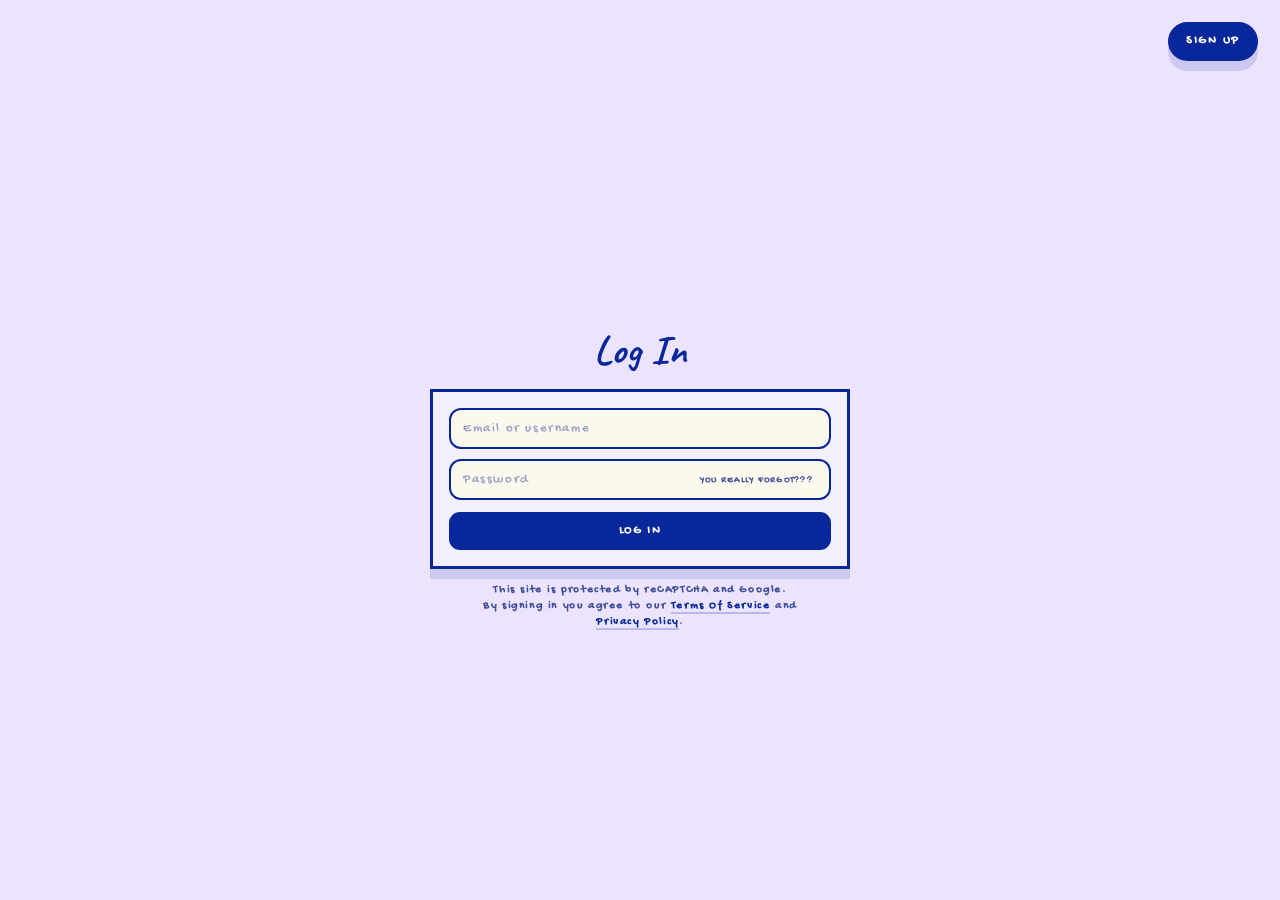
==== commit b4c9555f: "meow" ====
--- a/index.html
+++ b/index.html
@@ -7,7 +7,7 @@
     <link rel="preconnect" href="https://fonts.googleapis.com" />
     <link rel="preconnect" href="https://fonts.gstatic.com" crossorigin />
     <link
-      href="https://fonts.googleapis.com/css2?family=Caveat:wght@400..700&display=swap"
+      href="https://fonts.googleapis.com/css2?family=Caveat:wght@400..700&family=Gochi+Hand&display=swap"
       rel="stylesheet"
     />
     <link rel="stylesheet" href="style.css" />
@@ -19,6 +19,7 @@
 
       body.auth-page {
         background: #ece4ff;
+        font-family: "Gochi Hand", system-ui, sans-serif;
       }
 
       .auth-page .page {
--- a/style.css
+++ b/style.css
@@ -1,3 +1,5 @@
+@import url("https://fonts.googleapis.com/css2?family=Caveat:wght@400..700&family=Matemasie&display=swap");
+
 @font-face {
   font-family: "IEatCrayons";
   src: url("./Fonts/i-eat-crayons.ttf") format("truetype");
@@ -37,8 +39,9 @@
   padding: 0;
   min-height: 100vh;
   color: var(--ink);
-  font-family: "IEatCrayons";
-  font-weight: 700;
+  font-family: "Caveat", cursive;
+  font-weight: 700;
+  font-size: 1.2rem;
   background:
     radial-gradient(circle at 20% 20%, #d54aa938 0%, #ffffff00 42%),
     radial-gradient(circle at 85% 12%, #07279a33 0%, #ffffff00 45%),
@@ -111,6 +114,7 @@
   padding: 0.35rem 0.8rem;
   border-bottom: 3px solid var(--ink);
   background: #f0e8ff;
+  font-family: "Matemasie", "Caveat", cursive;
 }
 
 .topbar-spacer {
@@ -189,11 +193,16 @@
 }
 
 .match-section h2 {
-  font-family: "Caveat", cursive;
-  font-weight: 700;
-  font-size: clamp(1.95rem, 4.5vw, 2.65rem);
+  font-family: "Matemasie", "Caveat", cursive;
+  font-weight: 700;
+  font-size: clamp(2.2rem, 5.2vw, 3rem);
   text-transform: none;
   letter-spacing: 0.01em;
+}
+
+.match-section .section-copy {
+  font-size: clamp(1.05rem, 3.2vw, 1.35rem);
+  line-height: 1.45;
 }
 
 .hero-copy p,
@@ -311,6 +320,8 @@
   margin: 1rem auto 0.8rem;
   perspective: 900px;
   overflow: visible;
+  container-type: inline-size;
+  container-name: match-deck;
 }
 
 .match-deck .artist-card {
@@ -364,72 +375,74 @@
   -webkit-overflow-scrolling: touch;
   font-family: "Caveat", cursive;
   font-weight: 700;
-  font-size: clamp(0.92rem, 3.8vw, 1.18rem);
+  font-size: clamp(1.08rem, 4.5vw, 1.42rem);
 }
 
 .profile-back {
   --profile-outline-blue: #07279a;
   --profile-slot-red: #e53935;
-  --profile-slot-green: #43a047;
+  --profile-icon-orange: #ff6f00;
   --profile-section-purple: #7b2cbf;
   --profile-rule-black: #000000;
   box-sizing: border-box;
-  flex: 1;
+  flex: 1 0 auto;
   display: flex;
   flex-direction: column;
   width: 100%;
   min-height: 100%;
-  height: 100%;
   padding: 0;
 }
 
 .profile-back__border {
   box-sizing: border-box;
+  display: flex;
+  flex-direction: column;
+  flex: 1 0 auto;
+  width: 100%;
+  min-height: 100%;
+  border: 5px solid var(--profile-outline-blue);
+  padding: 4px;
+  gap: 4px;
+}
+
+.profile-back__top {
+  box-sizing: border-box;
+  flex: 0 0 auto;
+  border-bottom: 2px solid var(--profile-rule-black);
+  margin-bottom: 0;
+  padding-top: clamp(6px, 1.6vw, 14px);
+  padding-bottom: 0;
+}
+
+.profile-back__hero-row {
+  --profile-hero-breath: clamp(4px, 1.5vw, 9px);
   display: grid;
-  grid-template-rows: minmax(0, 45fr) auto minmax(0, 55fr);
-  grid-template-columns: 100%;
-  flex: 1;
-  min-height: 0;
-  height: 100%;
-  border: 3px solid var(--profile-outline-blue);
-  padding: 3px;
-  gap: 0;
-  align-content: stretch;
-}
-
-.profile-back__top {
-  min-height: 0;
-  height: 100%;
-}
-
-.profile-back__hero-row {
-  display: flex;
-  flex-direction: row;
+  grid-template-columns: 1fr 1fr;
+  gap: 4px;
   align-items: stretch;
-  gap: 4px;
-  height: 100%;
-  min-height: 0;
+  min-height: clamp(140px, 42vmin, 240px);
+  min-height: 60cqi;
 }
 
 .profile-back__top-right {
   box-sizing: border-box;
-  flex: 0 0 36%;
   display: flex;
   flex-direction: column;
   gap: 4px;
   min-width: 0;
-  height: 100%;
+  min-height: calc(clamp(140px, 42vmin, 240px) - var(--profile-hero-breath));
+  min-height: calc(60cqi - var(--profile-hero-breath));
 }
 
 .profile-back__field-labels {
-  flex: 1 1 auto;
+  flex: 0 0 auto;
   display: flex;
   flex-direction: column;
   justify-content: flex-start;
+  transform: translateY(-5px);
   gap: 3px;
-  min-height: 0;
-  font-weight: 700;
-  font-size: clamp(0.82rem, 3.4vw, 1.12rem);
+  font-weight: 700;
+  font-size: clamp(0.98rem, 4vw, 1.34rem);
   line-height: 1.22;
   color: #000000;
 }
@@ -438,49 +451,70 @@
   display: block;
 }
 
-.profile-back__rule {
-  height: 0;
-  margin: 0.08rem 0;
-  border: 0;
-  border-top: 2px solid var(--profile-rule-black);
-}
-
-.profile-back__lower {
+.profile-back__icon-strip {
   box-sizing: border-box;
   display: grid;
-  grid-template-rows: minmax(0, 28fr) minmax(0, 27fr);
-  grid-template-columns: 100%;
-  min-height: 0;
-  height: 100%;
-  overflow: hidden;
-  gap: 4px;
-}
-
-.profile-back__mid {
-  box-sizing: border-box;
-  display: grid;
-  grid-template-columns: minmax(0, 2fr) minmax(0, 1fr);
-  grid-template-rows: minmax(0, 1fr);
-  gap: 4px;
-  min-height: 0;
+  grid-template-columns: repeat(4, minmax(0, 1fr));
+  align-items: start;
+  gap: 6px;
+  flex: 0 0 auto;
+  width: 100%;
+  padding: 4px 6px;
+  border: 2px solid var(--profile-section-purple);
+  background: #ffffff;
+  transform: translateY(-5px);
+}
+
+.profile-back__icon-pip {
+  width: 100%;
+  aspect-ratio: 1;
+  min-width: 0;
+  background-color: transparent;
+  background-repeat: no-repeat;
+  background-position: center;
+  background-size: contain;
+}
+
+.profile-back__icon-pip:nth-child(1) {
+  background-image: url("Icons/Adobe_Photoshop_CC_icon.svg.png");
+}
+
+.profile-back__icon-pip:nth-child(2) {
+  background-image: url("Icons/Adobe_Illustrator_CC_icon.svg.png");
+}
+
+.profile-back__icon-pip:nth-child(3) {
+  background-image: url("Icons/Adobe_After_Effects_CC_icon.svg.png");
+}
+
+.profile-back__icon-pip:nth-child(4) {
+  background-image: url("Icons/Adobe_InDesign_CC_icon.svg.png");
 }
 
 .profile-back__slot {
   box-sizing: border-box;
   border-radius: 0;
+  min-height: 0;
 }
 
 .profile-back__slot--red {
-  flex: 1 1 auto;
   min-width: 0;
-  min-height: 100%;
+  width: 100%;
+  min-height: calc(clamp(140px, 42vmin, 240px) - var(--profile-hero-breath));
+  min-height: calc(60cqi - var(--profile-hero-breath));
+  align-self: stretch;
+  overflow: hidden;
   background: var(--profile-slot-red);
 }
 
-.profile-back__top-right > .profile-back__slot--green {
-  flex: 0 0 66%;
-  min-height: 0;
-  background: var(--profile-slot-green);
+.profile-back__slot--red .profile-back__portrait {
+  display: block;
+  width: 100%;
+  height: 100%;
+  object-fit: contain;
+  object-position: center center;
+  transform: scale(1.2);
+  transform-origin: center center;
 }
 
 .profile-back__section {
@@ -494,20 +528,145 @@
   background: #ffffff;
 }
 
-.profile-back__section--bio-full {
+.profile-back__section--bio-top {
+  flex: 1 1 auto;
   min-height: 0;
 }
 
+.profile-back__section--bio-top .profile-back__section-body {
+  flex: 1 1 auto;
+  min-height: 0;
+}
+
+.profile-back__section--experience {
+  flex: 0 0 auto;
+  min-height: clamp(72px, 24vmin, 130px);
+  min-height: 33cqi;
+}
+
+.profile-back__section--experience .profile-back__section-body {
+  min-height: 0;
+}
+
+.profile-back__experience-block {
+  color: #c4476a;
+}
+
+.profile-back__experience-role,
+.profile-back__experience-when {
+  font-family: "Caveat", cursive;
+  letter-spacing: normal;
+}
+
+.profile-back__experience-role {
+  margin: 0 0 3px;
+  padding: 0;
+  font-weight: 700;
+  font-size: clamp(1.02rem, 4vw, 1.4rem);
+  line-height: 1.15;
+  color: #000000;
+}
+
+.profile-back__experience-when {
+  margin: 0 0 5px;
+  font-size: clamp(0.94rem, 3.65vw, 1.28rem);
+  font-weight: 700;
+  line-height: 1.15;
+  color: #000000;
+}
+
+.profile-back__experience-when em {
+  font-style: italic;
+}
+
+.profile-back__experience-points {
+  margin: 0;
+  padding: 0;
+  list-style: none;
+  font-size: clamp(0.78rem, 2.85vw, 1rem);
+  line-height: 1.28;
+}
+
+.profile-back__experience-points li {
+  margin: 0 0 2px;
+  padding-left: 0.55em;
+  position: relative;
+}
+
+.profile-back__experience-points li::before {
+  content: "- ";
+  position: absolute;
+  left: 0;
+}
+
+.profile-back__section--artworks {
+  flex: 0 0 auto;
+  min-height: 0;
+  gap: 3px;
+}
+
+.profile-back__artworks-row {
+  flex: 0 0 auto;
+  display: flex;
+  flex-direction: row;
+  align-items: flex-start;
+  gap: 4px;
+}
+
+.profile-back__art-slot {
+  flex: 1 1 0;
+  min-width: 0;
+  background: transparent;
+}
+
+.profile-back__art-slot:empty {
+  min-height: clamp(88px, 28vmin, 160px);
+  min-height: 40cqi;
+}
+
+.profile-back__art-slot .profile-back__art-img {
+  display: block;
+  width: 100%;
+  height: auto;
+  object-fit: contain;
+  object-position: top center;
+}
+
+.profile-back__art-img--frame {
+  box-sizing: border-box;
+  border: 1px solid #000000;
+}
+
 .profile-back__section-label {
   font-weight: 700;
-  font-size: clamp(0.78rem, 3.1vw, 1.08rem);
+  font-size: clamp(0.94rem, 3.75vw, 1.32rem);
   line-height: 1.18;
   color: #000000;
+  flex-shrink: 0;
 }
 
 .profile-back__section-body {
   flex: 1 1 auto;
   min-height: 0;
+}
+
+.profile-back__badge-list {
+  display: flex;
+  flex-wrap: wrap;
+  gap: 4px;
+  align-content: flex-start;
+}
+
+.profile-back__badge {
+  display: inline-flex;
+  align-items: center;
+  padding: 0.18rem 0.45rem 0.22rem;
+  border: 1px solid #000000;
+  border-radius: 999px;
+  background: #efe7ff;
+  color: #000000;
+  font-size: clamp(0.72rem, 2.8vw, 0.98rem);
+  line-height: 1.1;
 }
 
 .match-card-face--back-guide {
@@ -529,7 +688,7 @@
 .match-card-face--back-guide .guide-back-lead {
   margin: 0 0 0.75rem;
   font-weight: 700;
-  font-size: clamp(1.65rem, 6.2vw, 2.25rem);
+  font-size: clamp(1.85rem, 6.8vw, 2.55rem);
   line-height: 1.12;
   letter-spacing: 0.02em;
   text-align: center;
@@ -550,7 +709,7 @@
 
 .match-card-face--back-guide .guide-back-heading {
   margin: 0.65rem 0 0.3rem;
-  font-size: clamp(1.58rem, 5.8vw, 2.05rem);
+  font-size: clamp(1.78rem, 6.35vw, 2.35rem);
   font-weight: 700;
   letter-spacing: 0.02em;
   text-transform: none;
@@ -562,14 +721,14 @@
 
 .match-card-face--back-guide .guide-back-copy {
   margin: 0;
-  font-size: clamp(0.98rem, 4.25vw, 1.28rem);
+  font-size: clamp(1.12rem, 4.85vw, 1.48rem);
   line-height: 1.36;
 }
 
 .match-card-face--back-guide .guide-back-steps {
   margin: 0.45rem 0 0;
   padding-left: 1.15rem;
-  font-size: clamp(0.98rem, 4.25vw, 1.28rem);
+  font-size: clamp(1.12rem, 4.85vw, 1.48rem);
   line-height: 1.36;
 }
 
@@ -628,6 +787,10 @@
   filter: none;
 }
 
+.match-slide img.match-front-art--jersey {
+  object-position: center 18%;
+}
+
 .placeholder-tile {
   width: 100%;
   height: 100%;
@@ -688,15 +851,20 @@
   line-height: 1.05;
   letter-spacing: 0.12em;
   color: var(--ink);
-  font-family: "ShadowMarker", "IEatCrayons", sans-serif;
+  font-family: "ShadowMarker", "Caveat", cursive;
 }
 
 .match-deck .artist-info h3 {
   font-family: "Caveat", cursive;
   font-weight: 700;
-  font-size: 2.35rem;
+  font-size: clamp(2.15rem, 7.5vw, 2.95rem);
   letter-spacing: 0.01em;
   line-height: 1.02;
+}
+
+.match-deck .artist-info p {
+  font-size: clamp(1.05rem, 3.6vw, 1.38rem);
+  line-height: 1.25;
 }
 
 .artist-info p {
@@ -747,7 +915,7 @@
 }
 
 .like-btn--match {
-  font-size: 1rem;
+  font-size: 1.12rem;
   padding: 0.76rem 1.4rem 0.82rem;
 }
 
@@ -758,6 +926,11 @@
   background: var(--blue);
   padding: 0.6rem 1.05rem 0.66rem;
   font-size: 0.95rem;
+}
+
+.match-actions .save-for-later-btn {
+  font-size: 1.08rem;
+  padding: 0.68rem 1.15rem 0.74rem;
 }
 
 .save-for-later-btn[aria-pressed="true"] {
@@ -790,6 +963,109 @@
   background: #efe6ff;
 }
 
+.card-index-modal[hidden] {
+  display: none;
+}
+
+.card-index-modal {
+  position: fixed;
+  inset: 0;
+  z-index: 1200;
+  display: grid;
+  place-items: center;
+}
+
+.card-index-modal__backdrop {
+  position: absolute;
+  inset: 0;
+  background: rgba(8, 10, 17, 0.56);
+}
+
+.card-index-modal__panel {
+  position: relative;
+  width: min(92vw, 760px);
+  border: 3px solid #101010;
+  border-radius: 10px;
+  background: var(--paper);
+  box-shadow: 0 14px 42px rgba(0, 0, 0, 0.35);
+  padding: 0.65rem 0.7rem 0.8rem;
+  font-family: "Caveat", cursive;
+}
+
+.card-index-modal__close {
+  position: absolute;
+  top: 0.45rem;
+  right: 0.5rem;
+  border: 2px solid #101010;
+  background: #ffffff;
+  color: #101010;
+  width: 30px;
+  height: 30px;
+  border-radius: 6px;
+  display: inline-flex;
+  align-items: center;
+  justify-content: center;
+  font-size: 1rem;
+  line-height: 1;
+}
+
+.card-index-modal__title {
+  margin: 0 2.3rem 0.55rem;
+  font-family: "Caveat", cursive;
+  font-weight: 700;
+  font-size: clamp(2rem, 7vw, 3.1rem);
+  line-height: 1;
+  letter-spacing: 0.02em;
+  color: #141414;
+  text-align: center;
+}
+
+.card-index-modal__body {
+  display: grid;
+  grid-template-columns: minmax(170px, 1fr) minmax(220px, 1.3fr);
+  gap: 0.65rem;
+}
+
+.card-index-modal__right {
+  grid-column: 2;
+  width: 100%;
+  max-width: 400px;
+  justify-self: stretch;
+  border: 2px solid #141414;
+  border-radius: 8px;
+  background: var(--paper);
+  padding: 0.5rem;
+  display: grid;
+  gap: 0.45rem;
+}
+
+.card-index-modal__art-frame {
+  border: 2px solid #141414;
+  border-radius: 8px;
+  background: #ffffff;
+  min-height: 210px;
+  overflow: hidden;
+}
+
+.card-index-modal__art-frame img {
+  display: block;
+  width: 100%;
+  height: 100%;
+  object-fit: cover;
+}
+
+.card-index-modal__name {
+  margin: 0;
+  border: 2px solid #141414;
+  border-radius: 8px;
+  background: #ffffff;
+  text-align: center;
+  text-transform: uppercase;
+  letter-spacing: 0.06em;
+  padding: 0.22rem 0.35rem 0.28rem;
+  font-size: clamp(0.92rem, 2.7vw, 1.1rem);
+}
+
 @media (max-width: 980px) {
   .hero {
     grid-template-columns: 1fr;
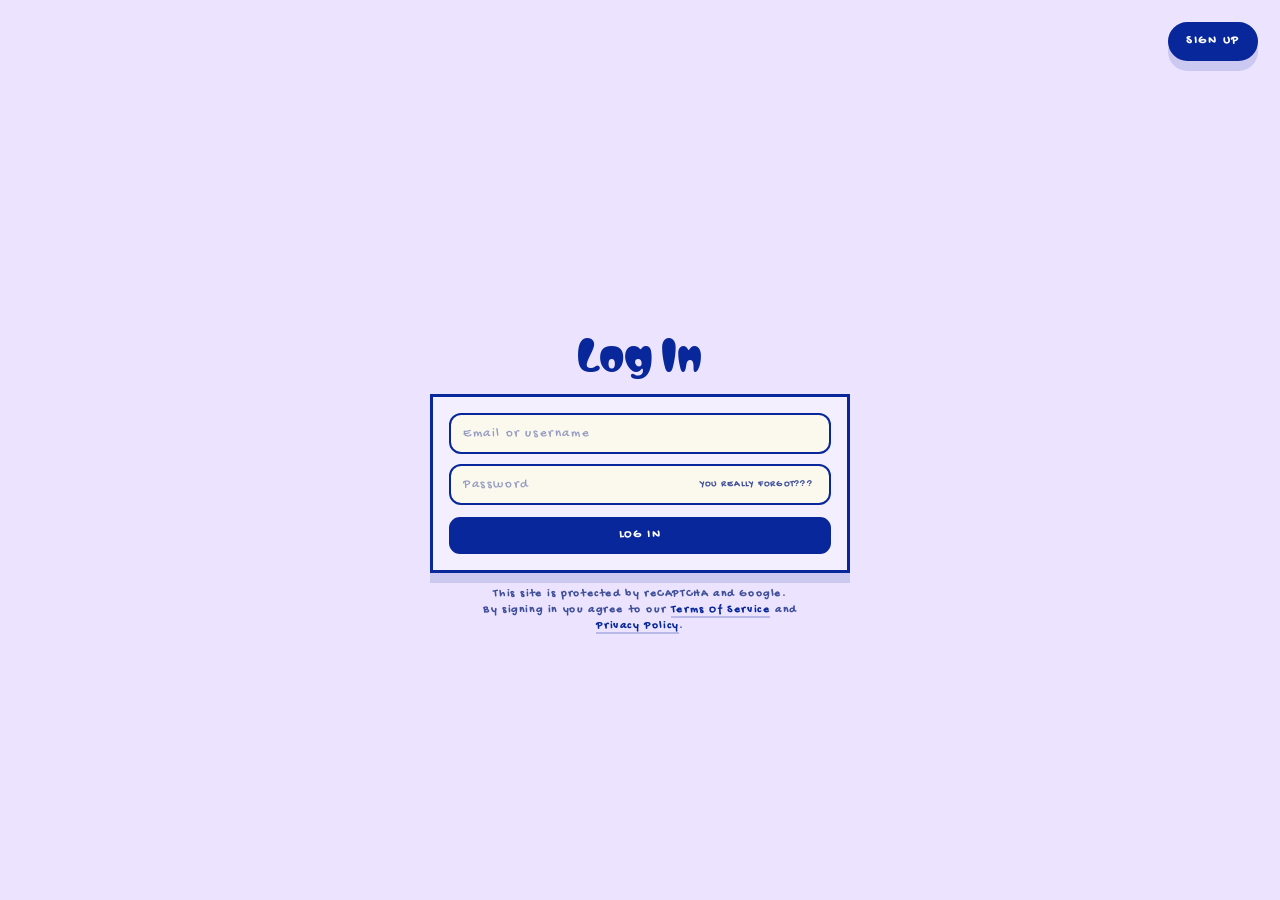
==== commit 733d6908: "meow" ====
--- a/index.html
+++ b/index.html
@@ -7,7 +7,7 @@
     <link rel="preconnect" href="https://fonts.googleapis.com" />
     <link rel="preconnect" href="https://fonts.gstatic.com" crossorigin />
     <link
-      href="https://fonts.googleapis.com/css2?family=Caveat:wght@400..700&family=Gochi+Hand&display=swap"
+      href="https://fonts.googleapis.com/css2?family=Gochi+Hand&family=Matemasie&display=swap"
       rel="stylesheet"
     />
     <link rel="stylesheet" href="style.css" />
@@ -57,8 +57,8 @@
 
       .auth-page .title {
         margin: 0 0 14px;
-        font-family: "Caveat", cursive;
-        font-weight: 700;
+        font-family: "Matemasie", system-ui, sans-serif;
+        font-weight: 400;
         font-size: clamp(1.85rem, 4.5vw, 2.5rem);
         color: var(--ink);
         letter-spacing: 0.01em;
